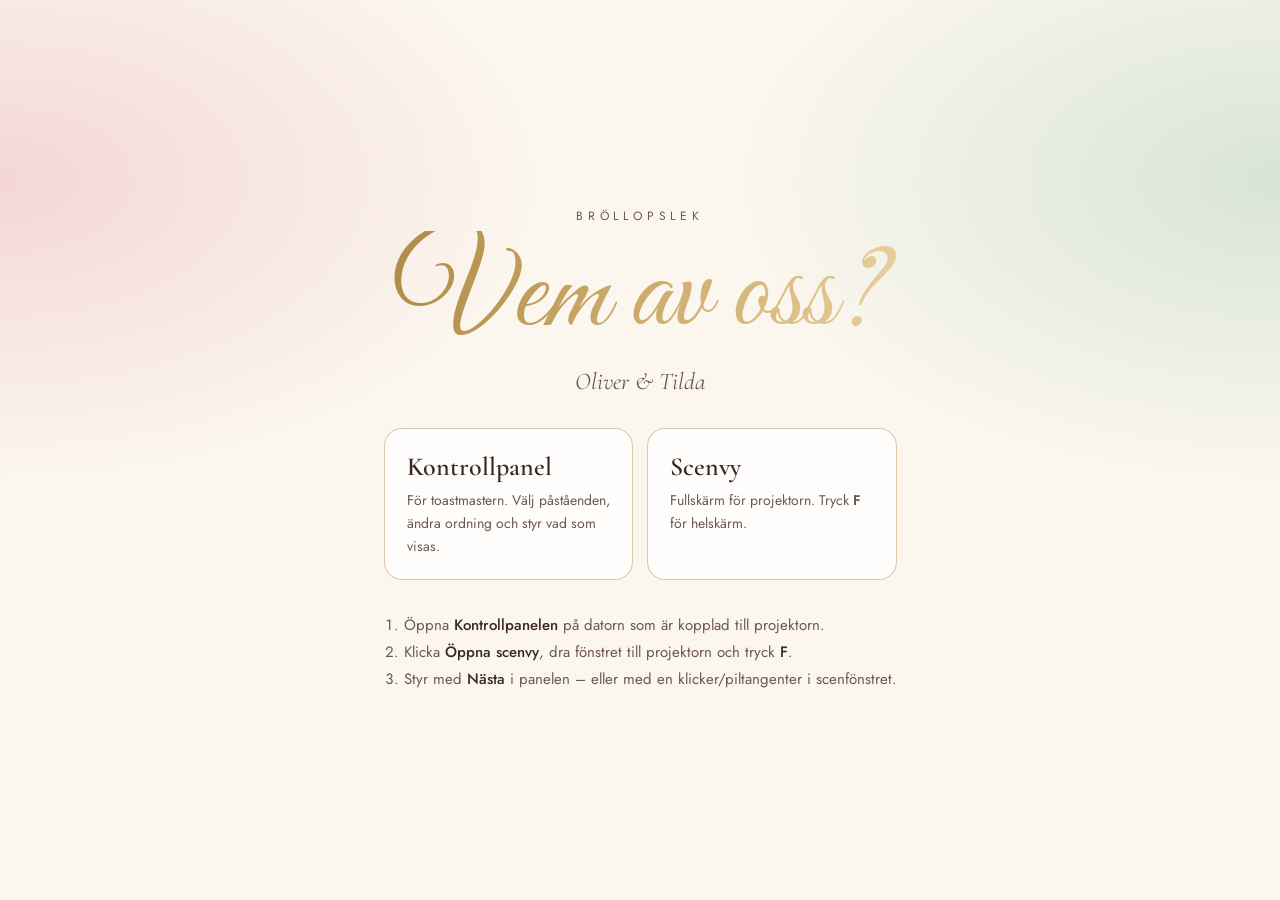
==== index.html @ 4981a255 "Bygg bröllopsleken "Vem av oss?" med scenvy och kontrollpanel Statisk sajt utan byggsteg: - Scenvy (" ====
<!doctype html>
<html lang="sv">
<head>
  <meta charset="utf-8">
  <meta name="viewport" content="width=device-width, initial-scale=1">
  <title>Vem av oss? – Oliver &amp; Tilda</title>
  <link rel="icon" href="assets/favicon.svg" type="image/svg+xml">
  <link rel="stylesheet" href="css/base.css">
  <style>
    body {
      min-height: 100vh;
      display: grid;
      place-items: center;
      padding: 32px 16px;
      background:
        radial-gradient(900px 500px at 0% 20%, var(--tilda-soft), transparent 60%),
        radial-gradient(900px 500px at 100% 20%, var(--oliver-soft), transparent 60%),
        var(--ivory);
      text-align: center;
    }
    main { max-width: 640px; }
    .eyebrow { font-size: 12px; letter-spacing: .4em; text-transform: uppercase; color: var(--ink-soft); }
    h1 { margin: 6px 0 4px; font-family: var(--script); font-weight: 400; font-size: clamp(64px, 14vw, 120px); line-height: 1.1; }
    .names { font-family: var(--serif); font-style: italic; font-size: 24px; color: var(--ink-soft); margin: 0 0 32px; }
    .cards { display: grid; grid-template-columns: repeat(auto-fit, minmax(240px, 1fr)); gap: 14px; text-align: left; }
    a.card {
      display: block;
      padding: 22px;
      border-radius: 18px;
      background: rgba(255,255,255,.75);
      border: 1px solid var(--line);
      color: var(--ink);
      text-decoration: none;
      transition: transform .2s ease, box-shadow .2s ease, border-color .2s;
    }
    a.card:hover { transform: translateY(-3px); border-color: var(--gold); box-shadow: 0 14px 30px -18px rgba(58,40,34,.5); }
    a.card b { display: block; font-family: var(--serif); font-size: 26px; font-weight: 600; margin-bottom: 6px; }
    a.card span { color: var(--ink-soft); font-size: 14px; line-height: 1.5; }
    ol { text-align: left; margin: 32px auto 0; padding-left: 20px; color: var(--ink-soft); line-height: 1.8; font-size: 15px; }
    ol b { color: var(--ink); font-weight: 500; }
  </style>
</head>
<body>
  <main>
    <div class="eyebrow">Bröllopslek</div>
    <h1 class="gold-text">Vem av oss?</h1>
    <p class="names">Oliver &amp; Tilda</p>

    <div class="cards">
      <a class="card" href="admin.html">
        <b>Kontrollpanel</b>
        <span>För toastmastern. Välj påståenden, ändra ordning och styr vad som visas.</span>
      </a>
      <a class="card" href="stage.html">
        <b>Scenvy</b>
        <span>Fullskärm för projektorn. Tryck <b style="display:inline;font:inherit;font-weight:600">F</b> för helskärm.</span>
      </a>
    </div>

    <ol>
      <li>Öppna <b>Kontrollpanelen</b> på datorn som är kopplad till projektorn.</li>
      <li>Klicka <b>Öppna scenvy</b>, dra fönstret till projektorn och tryck <b>F</b>.</li>
      <li>Styr med <b>Nästa</b> i panelen – eller med en klicker/piltangenter i scenfönstret.</li>
    </ol>
  </main>
</body>
</html>
---- css/base.css ----
/* ---------- Typsnitt (lokala, så att allt funkar utan internet) ---------- */
@font-face { font-family: 'Cormorant Garamond'; src: url('../fonts/cormorant-garamond-latin-400-normal.woff2') format('woff2'); font-weight: 400; font-style: normal; font-display: swap; }
@font-face { font-family: 'Cormorant Garamond'; src: url('../fonts/cormorant-garamond-latin-500-normal.woff2') format('woff2'); font-weight: 500; font-style: normal; font-display: swap; }
@font-face { font-family: 'Cormorant Garamond'; src: url('../fonts/cormorant-garamond-latin-600-normal.woff2') format('woff2'); font-weight: 600; font-style: normal; font-display: swap; }
@font-face { font-family: 'Cormorant Garamond'; src: url('../fonts/cormorant-garamond-latin-400-italic.woff2') format('woff2'); font-weight: 400; font-style: italic; font-display: swap; }
@font-face { font-family: 'Cormorant Garamond'; src: url('../fonts/cormorant-garamond-latin-500-italic.woff2') format('woff2'); font-weight: 500; font-style: italic; font-display: swap; }
@font-face { font-family: 'Great Vibes'; src: url('../fonts/great-vibes-latin-400-normal.woff2') format('woff2'); font-weight: 400; font-style: normal; font-display: swap; }
@font-face { font-family: 'Jost'; src: url('../fonts/jost-latin-400-normal.woff2') format('woff2'); font-weight: 400; font-style: normal; font-display: swap; }
@font-face { font-family: 'Jost'; src: url('../fonts/jost-latin-500-normal.woff2') format('woff2'); font-weight: 500; font-style: normal; font-display: swap; }
@font-face { font-family: 'Jost'; src: url('../fonts/jost-latin-600-normal.woff2') format('woff2'); font-weight: 600; font-style: normal; font-display: swap; }

/* ---------- Färger ---------- */
:root {
  --serif: 'Cormorant Garamond', 'Cormorant', Georgia, 'Times New Roman', serif;
  --script: 'Great Vibes', 'Snell Roundhand', 'Brush Script MT', cursive;
  --sans: 'Jost', 'Avenir Next', 'Segoe UI', system-ui, sans-serif;

  --ivory: #fbf6ee;
  --paper: #f5ecdf;
  --paper-2: #efe2d0;
  --ink: #3a2822;
  --ink-soft: #6d5850;
  --ink-faint: #a8958a;
  --wine: #7a2e3a;
  --gold: #b08a45;
  --gold-2: #d9bb7f;
  --gold-3: #f1dfb4;
  --line: rgba(176, 138, 69, 0.45);

  --tilda: #cf7f86;        /* rosa/blush */
  --tilda-soft: #f4d7d5;
  --oliver: #6f917a;       /* salvia/eukalyptus */
  --oliver-soft: #d8e4d6;

  --bg: var(--ivory);
  --bg-2: var(--paper);
  --text: var(--ink);
  --text-soft: var(--ink-soft);
  --accent: var(--wine);
  color-scheme: light;
}

/* Mörkt kvällstema – aktiveras från kontrollpanelen */
:root[data-theme='dark'] {
  --bg: #24121a;
  --bg-2: #341a24;
  --paper: #3a1f2a;
  --paper-2: #4a2735;
  --text: #f6ead8;
  --text-soft: #d9c3aa;
  --ink-faint: #9c8474;
  --accent: #efc9a0;
  --gold: #d6b06a;
  --gold-2: #e8cc8f;
  --gold-3: #f6e6bd;
  --line: rgba(214, 176, 106, 0.5);
  --tilda: #e39aa0;
  --tilda-soft: #5a2d38;
  --oliver: #93b79c;
  --oliver-soft: #2f4236;
  color-scheme: dark;
}

*, *::before, *::after { box-sizing: border-box; }

html, body { margin: 0; padding: 0; }

body {
  background: var(--bg);
  color: var(--text);
  font-family: var(--sans);
  -webkit-font-smoothing: antialiased;
}

button { font: inherit; color: inherit; }

.script { font-family: var(--script); font-weight: 400; }
.serif { font-family: var(--serif); }

.gold-text {
  background: linear-gradient(100deg, var(--gold) 0%, var(--gold-2) 30%, var(--gold-3) 48%, var(--gold-2) 62%, var(--gold) 100%);
  background-size: 250% 100%;
  -webkit-background-clip: text;
  background-clip: text;
  color: transparent;
}
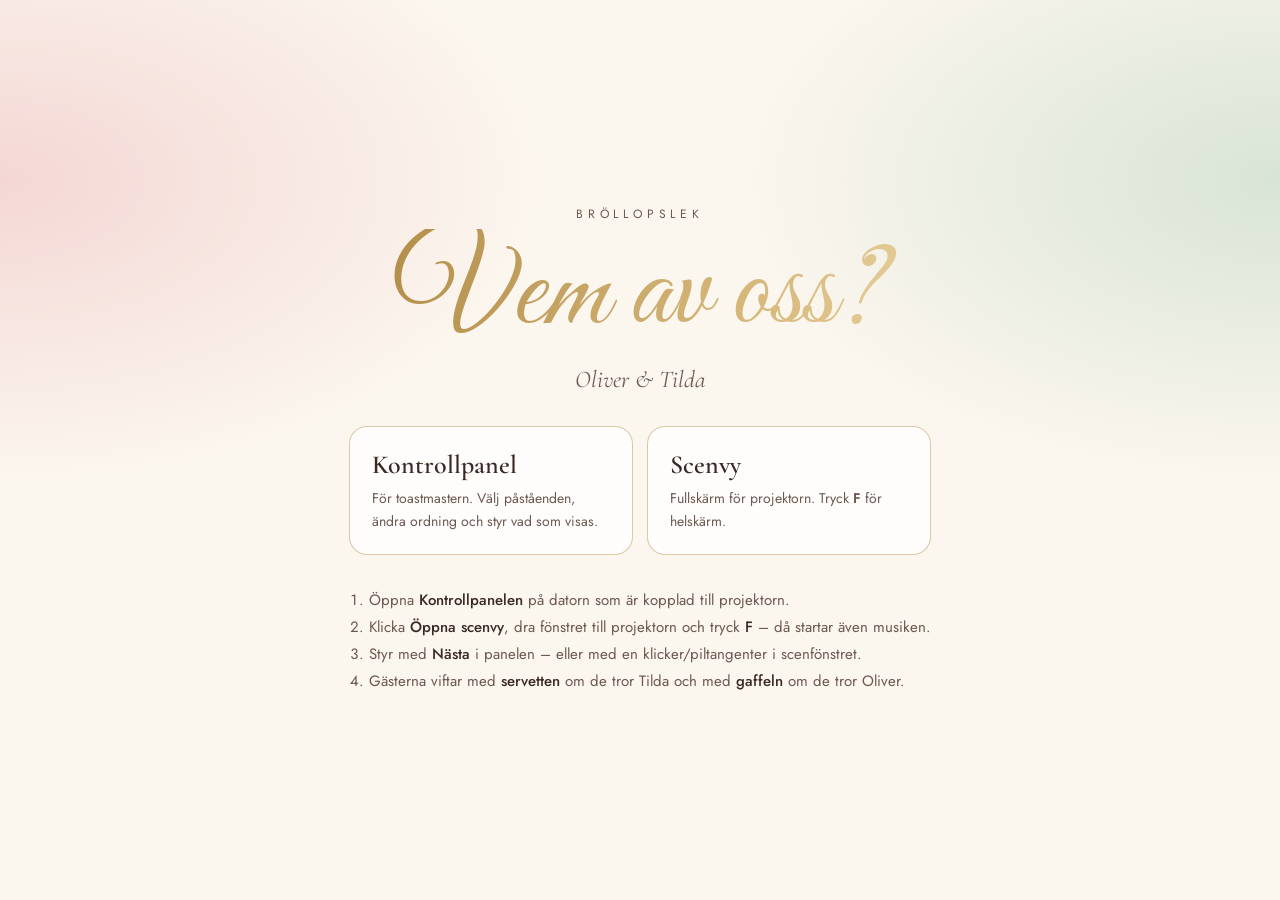
==== commit 365427be: "Servett och gaffel i stället för att peka, plus game show-musik Gästerna viftar nu med servetten (Ti" ====
--- a/index.html
+++ b/index.html
@@ -59,8 +59,9 @@
 
     <ol>
       <li>Öppna <b>Kontrollpanelen</b> på datorn som är kopplad till projektorn.</li>
-      <li>Klicka <b>Öppna scenvy</b>, dra fönstret till projektorn och tryck <b>F</b>.</li>
+      <li>Klicka <b>Öppna scenvy</b>, dra fönstret till projektorn och tryck <b>F</b> – då startar även musiken.</li>
       <li>Styr med <b>Nästa</b> i panelen – eller med en klicker/piltangenter i scenfönstret.</li>
+      <li>Gästerna viftar med <b>servetten</b> om de tror Tilda och med <b>gaffeln</b> om de tror Oliver.</li>
     </ol>
   </main>
 </body>
